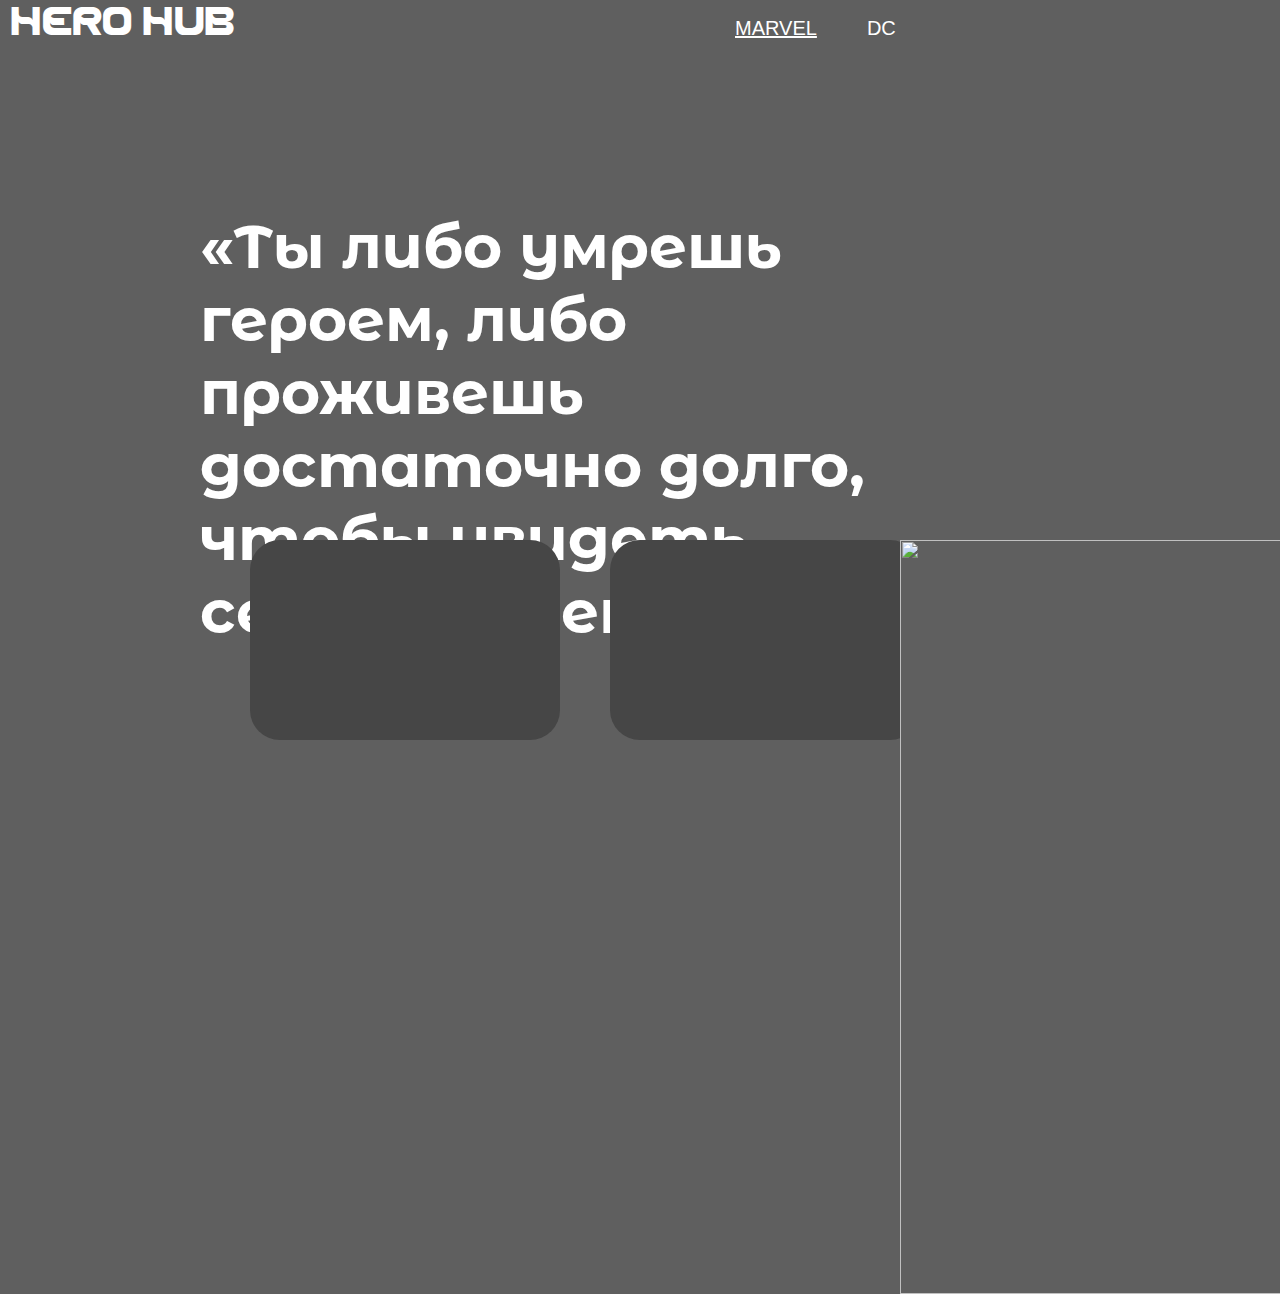
==== DCmain.html @ da3fb5aa "new file:   DCmain.html 	new file:   dc.css 	modified:   index.html" ====
<html>
  <head>
    <meta http-equiv="Content-Type" content="text/html; charset=UTF-8" />
    <meta name="viewport" content="width=device-width, user-scalable=no" />
    <link rel="stylesheet" type="text/css" href="style.css" />
    <link rel="stylesheet" type="text/css" href="dc.css" />
  </head>
  <head>
    <meta charset="utf-8">
  
  </head>
  <body>
    <header class="up-panel">
      <div class="nameWebsite"> Hero Hub  </div>
      <div class="menu">
        <a class="marvelPanel" href="./index.html"> MARVEL </a>
        <a class="DCPanel"> DC </a>
      </div>
    </header>

    <div class="page-dc-main">
      <div class="main-dc-info">
        <div class="main-dc-text">
          <p class="main-dc-text-1"> «Ты либо умрешь героем, либо проживешь достаточно долго, чтобы увидеть себя злодеем.» </p>
        </div>
        <img class="GreenArrow-picture" src="" />
      </div>
      <div class="tile-with-information">
        <div class="tile-with-information-1"></div>
        <div class="tile-with-information-2"></div>
        <div class="tile-with-information-3"></div>
      </div>
    </div>
                                                                                  
  </body>
</html>
---- style.css ----
@font-face {
    font-family: 'LIQUIDNIGHTRegular';
    src: url('./font/LIQUIDNIGHTRegular.woff');
    font-weight: normal;
    font-style: normal;
}

* {
  margin: 0;
  padding: 0;
  border: none;
  box-sizing: border-box;
  font-family: Arial;
  background-color: #5f5f5f;
  color: #fff;
}

.up-panel {
  width: 100% ;
  height: 60px;
  display: flex;
  user-select: none;
}

.nameWebsite {
  margin: 5px 0px 0px 10px;
  font-size: 40px;
  font-family: LIQUIDNIGHTRegular;
}

.menu {
  margin-top: 17px;
  margin-left: 500px;
  font-size: 20px;
  display: flex;
}

.marvelPanel {
  cursor: pointer;
}

.DCPanel {
  margin-left: 50px;
  cursor: pointer;
}

.HPPanel {
  margin-left: 50px;
  cursor: pointer;
}
---- dc.css ----
@font-face {
    font-family: 'MontserratAlternates';
    src: url('./font/MontserratAlternates.ttf');
    font-weight: normal;
    font-style: normal;
}

* {
  user-select: none;
}

.main-info {
  display: absolute;
}

.main-dc-text {
  display: grid;
  margin-top: 150px;
  margin-left: 200px;
}

.main-dc-text-1 {
  width: 700px;
  height: 280px;
  font-size: 60px;
  font-family: MontserratAlternates;
}

.main-dc-text-2 {
  width: 600px;
  font-size: 40px;
}

.GreenArrow-picture {
  margin-left: 900px;
  margin-top: 50px;
  height:754px;
  width: 480px;
  background-position: center;
  background-size: 100%;
  position:absolute;
}

.tile-with-information {
  margin-left: 250px;
  margin-top: 50px;
  display: flex;
}

.tile-with-information-1 {
  height: 200px;
  width: 400px;
  background-color: #464646;
  border-radius: 30px;
}

.tile-with-information-2 {
  margin-left: 50px;
  height: 200px;
  width: 400px;
  background-color: #464646;
  border-radius: 30px;
}

.tile-with-information-3 {
  margin-left: 50px;
  height: 200px;
  width: 400px;
  background-color: #464646;
  border-radius: 30px;
}
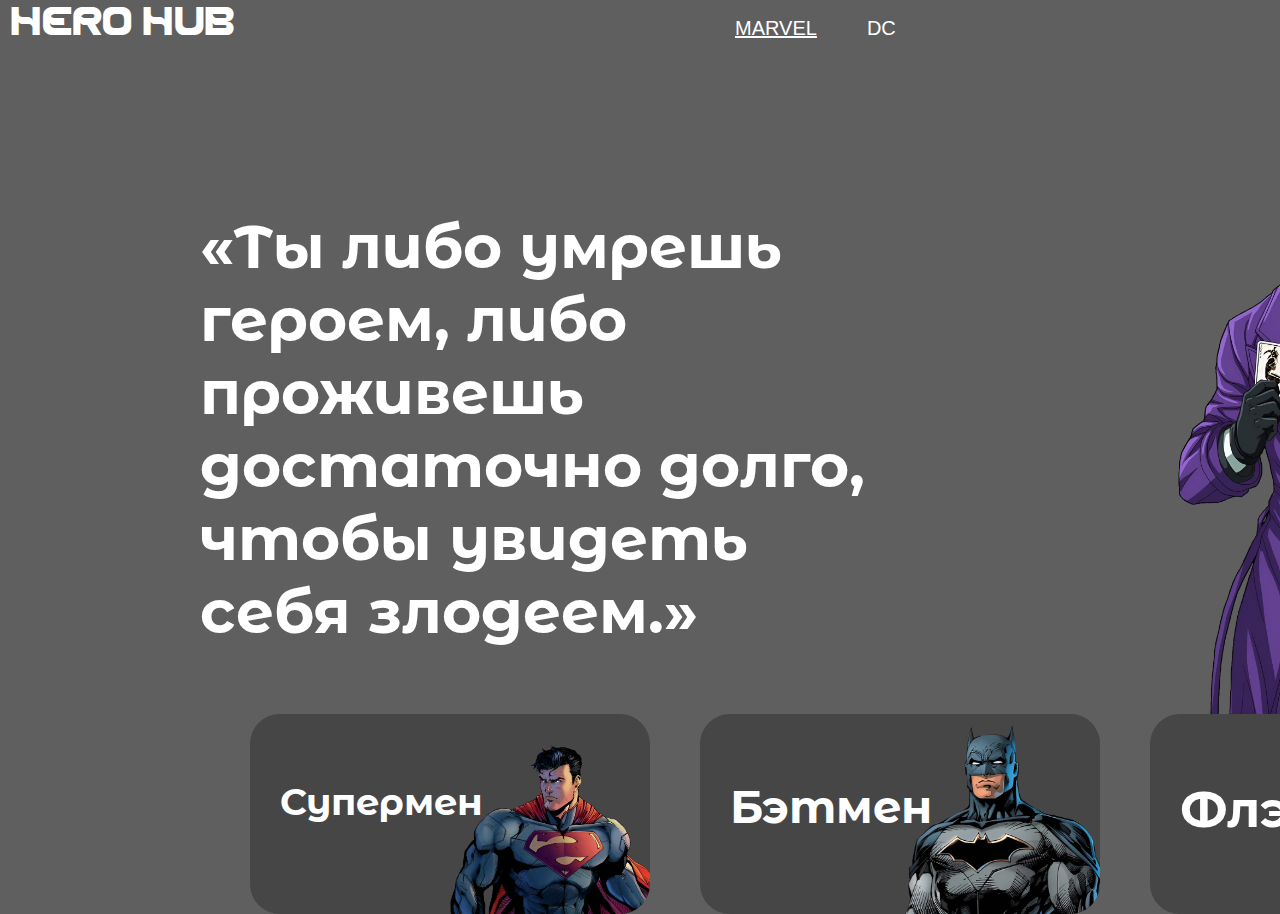
==== commit d71cae92: "modified:   DCmain.html 	modified:   dc.css 	new file:   img/BatmanMenu.png 	new file:   img/FlashMe" ====
--- a/DCmain.html
+++ b/DCmain.html
@@ -23,12 +23,32 @@
         <div class="main-dc-text">
           <p class="main-dc-text-1"> «Ты либо умрешь героем, либо проживешь достаточно долго, чтобы увидеть себя злодеем.» </p>
         </div>
-        <img class="GreenArrow-picture" src="" />
+        <img class="Joker-picture" src="./img/JokerMenu.png" />
       </div>
+
       <div class="tile-with-information">
-        <div class="tile-with-information-1"></div>
-        <div class="tile-with-information-2"></div>
-        <div class="tile-with-information-3"></div>
+        
+        <div class="tile-with-information-1">
+          <div class="SuperManMenuClass">
+            <p class="SuperManMenu1"> Супермен </p>
+          </div>
+          <img class="SuperManMenu" src="./img/SuperManMenu.png" />
+        </div>
+
+        <div class="tile-with-information-2">
+          <div class="BatmanMenuClass">
+            <p class="BatmanMenu1"> Бэтмен </p>
+          </div>
+          <img class="BatmanMenu" src="./img/BatmanMenu.png" />
+        </div>
+
+        <div class="tile-with-information-3">
+          <div class="FlashMenuClass">
+            <p class="FlashMenu1"> Флэш </p>
+          </div>
+          <img class="FlashMenu" src="/img/FlashMenu.png" />
+        </div>
+
       </div>
     </div>
                                                                                   
--- a/dc.css
+++ b/dc.css
@@ -9,8 +9,8 @@
   user-select: none;
 }
 
-.main-info {
-  display: absolute;
+.main-dc-text {
+  display: flex;
 }
 
 .main-dc-text {
@@ -31,22 +31,21 @@
   font-size: 40px;
 }
 
-.GreenArrow-picture {
-  margin-left: 900px;
-  margin-top: 50px;
-  height:754px;
-  width: 480px;
+.Joker-picture {
+  margin-left: 1170px;
+  margin-top: -330px;
+  height:554px;
+  width: 370px;
   background-position: center;
   background-size: 100%;
-  position:absolute;
 }
 
 .tile-with-information {
   margin-left: 250px;
-  margin-top: 50px;
   display: flex;
 }
 
+/* Супермен */
 .tile-with-information-1 {
   height: 200px;
   width: 400px;
@@ -54,6 +53,32 @@
   border-radius: 30px;
 }
 
+.SuperManMenuClass {
+  margin-left: 30px;
+  background-color: #464646;
+  border-radius: 30px;
+}
+
+.SuperManMenu1 {
+  margin-top: 65px;
+  font-size: 37px;
+  width: 100px;
+  font-family: MontserratAlternates;
+  background-color: #464646;
+  border-radius: 30px;
+  position: relative;
+}
+
+.SuperManMenu {
+  margin-top: -100;
+  margin-left: 195px;
+  height: 190px;
+  width: 205px;
+  background-color: #464646;
+  border-radius: 0px 30px 30px 0px;
+}
+
+/* Бэтмен */
 .tile-with-information-2 {
   margin-left: 50px;
   height: 200px;
@@ -62,6 +87,33 @@
   border-radius: 30px;
 }
 
+.BatmanMenuClass {
+  margin-left: 30px;
+  display: grid;
+  background-color: #464646;
+  border-radius: 30px;
+}
+
+.BatmanMenu1 {
+  margin-top: 65px;
+  font-size: 45px;
+  width: 100px;
+  font-family: MontserratAlternates;
+  background-color: #464646;
+  border-radius: 30px;
+  position: relative;
+}
+
+.BatmanMenu {
+  margin-top: -110px;
+  margin-left: 200px;
+  height: 190px;
+  width: 200px;
+  background-color: #464646;
+  border-radius: 0px 30px 30px 0px;
+}
+
+/* Флэш */
 .tile-with-information-3 {
   margin-left: 50px;
   height: 200px;
@@ -69,3 +121,29 @@
   background-color: #464646;
   border-radius: 30px;
 }
+
+.FlashMenuClass {
+  margin-left: 30px;
+  display: grid;
+  background-color: #464646;
+  border-radius: 30px;
+}
+
+.FlashMenu1 {
+  margin-top: 65px;
+  font-size: 50px;
+  width: 100px;
+  font-family: MontserratAlternates;
+  background-color: #464646;
+  border-radius: 30px;
+  position: relative;
+}
+
+.FlashMenu {
+  margin-top: -116px;
+  margin-left: 229px;
+  height: 190px;
+  width: 170px;
+  background-color: #464646;
+  border-radius: 0px 30px 30px 0px;
+}
